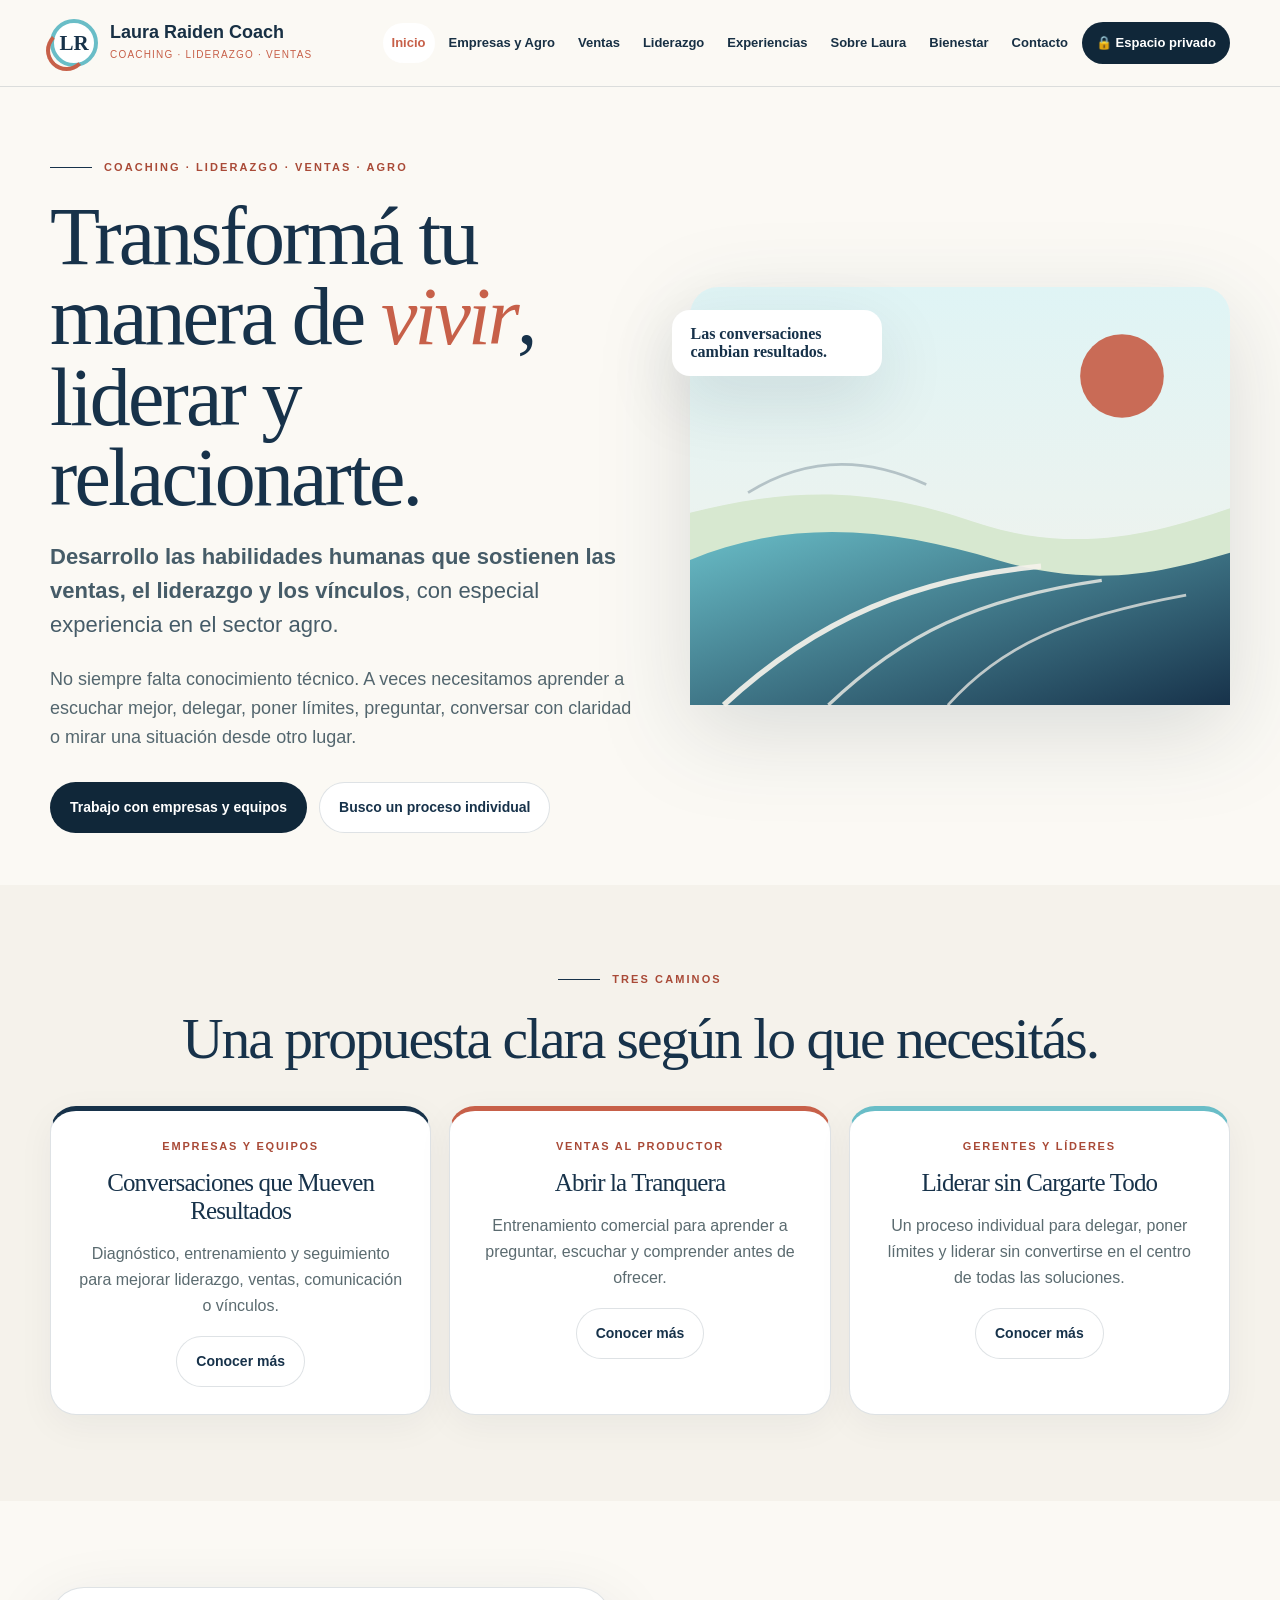
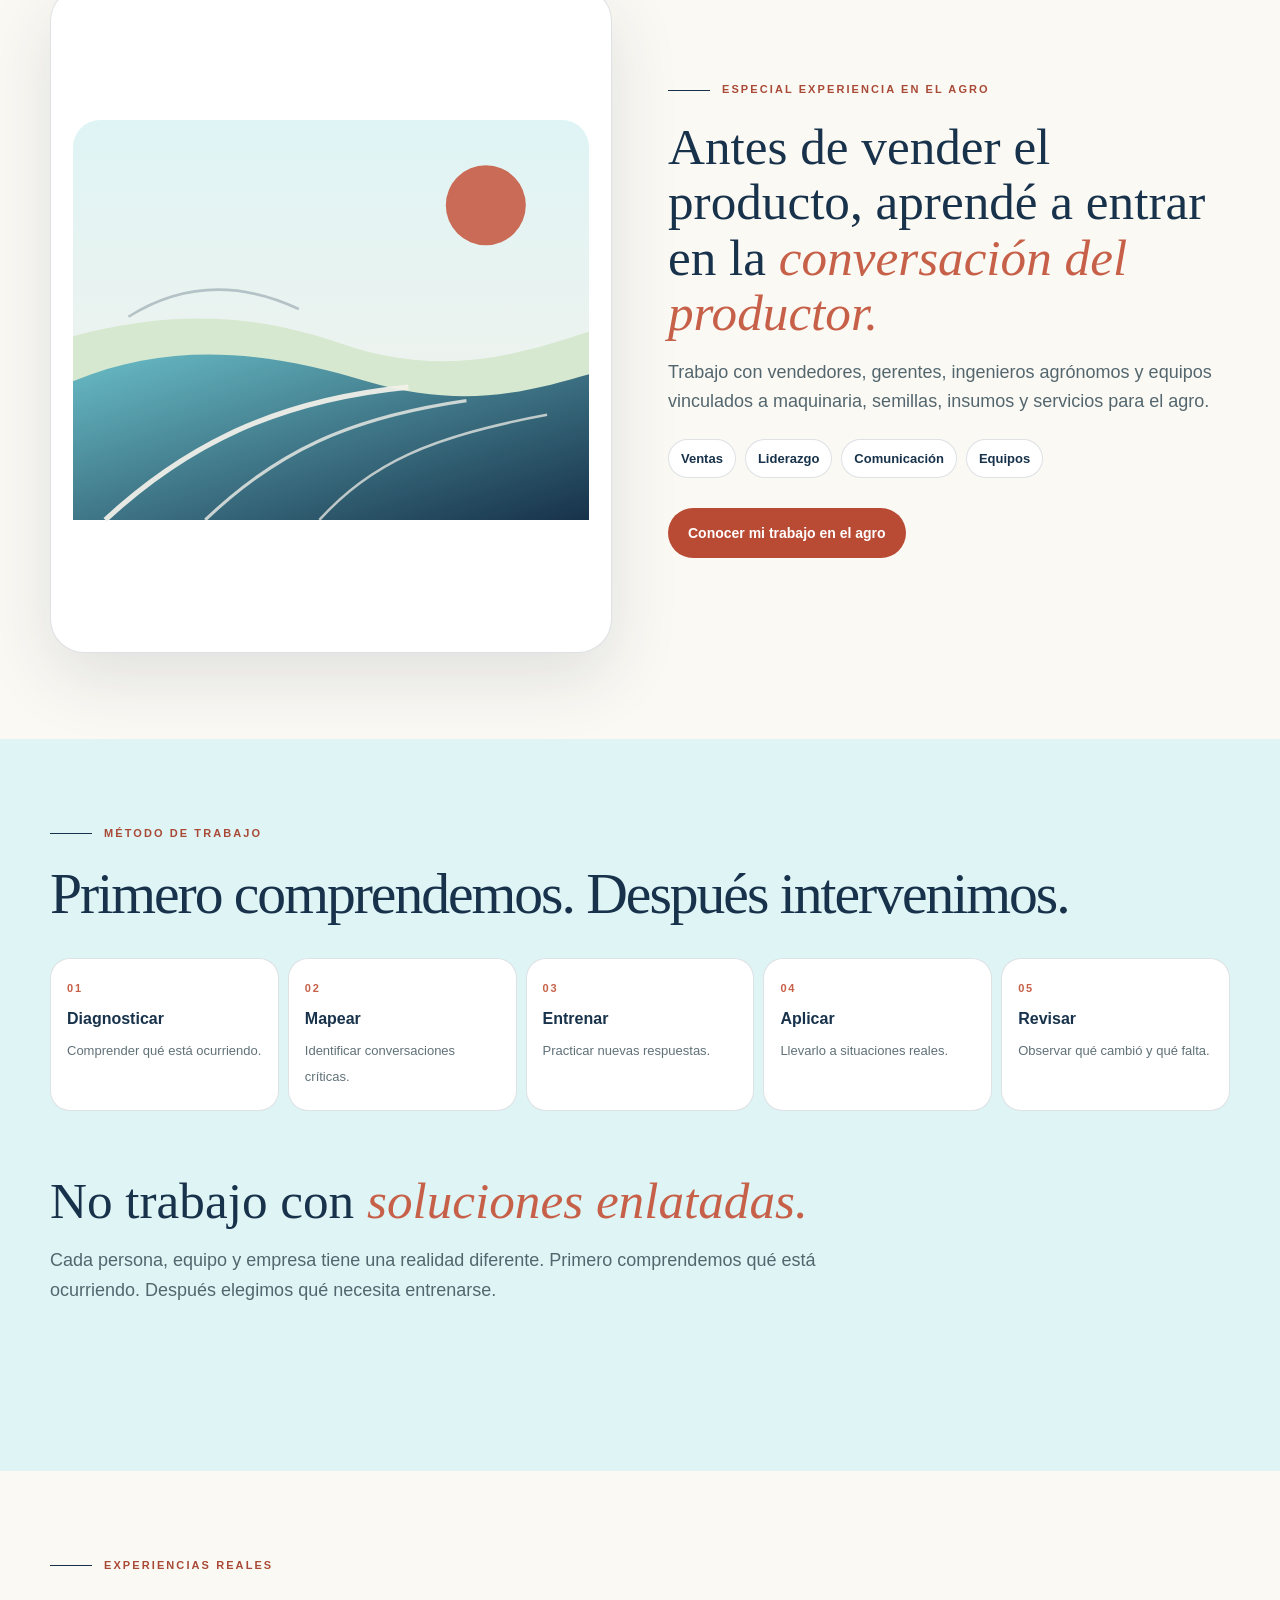
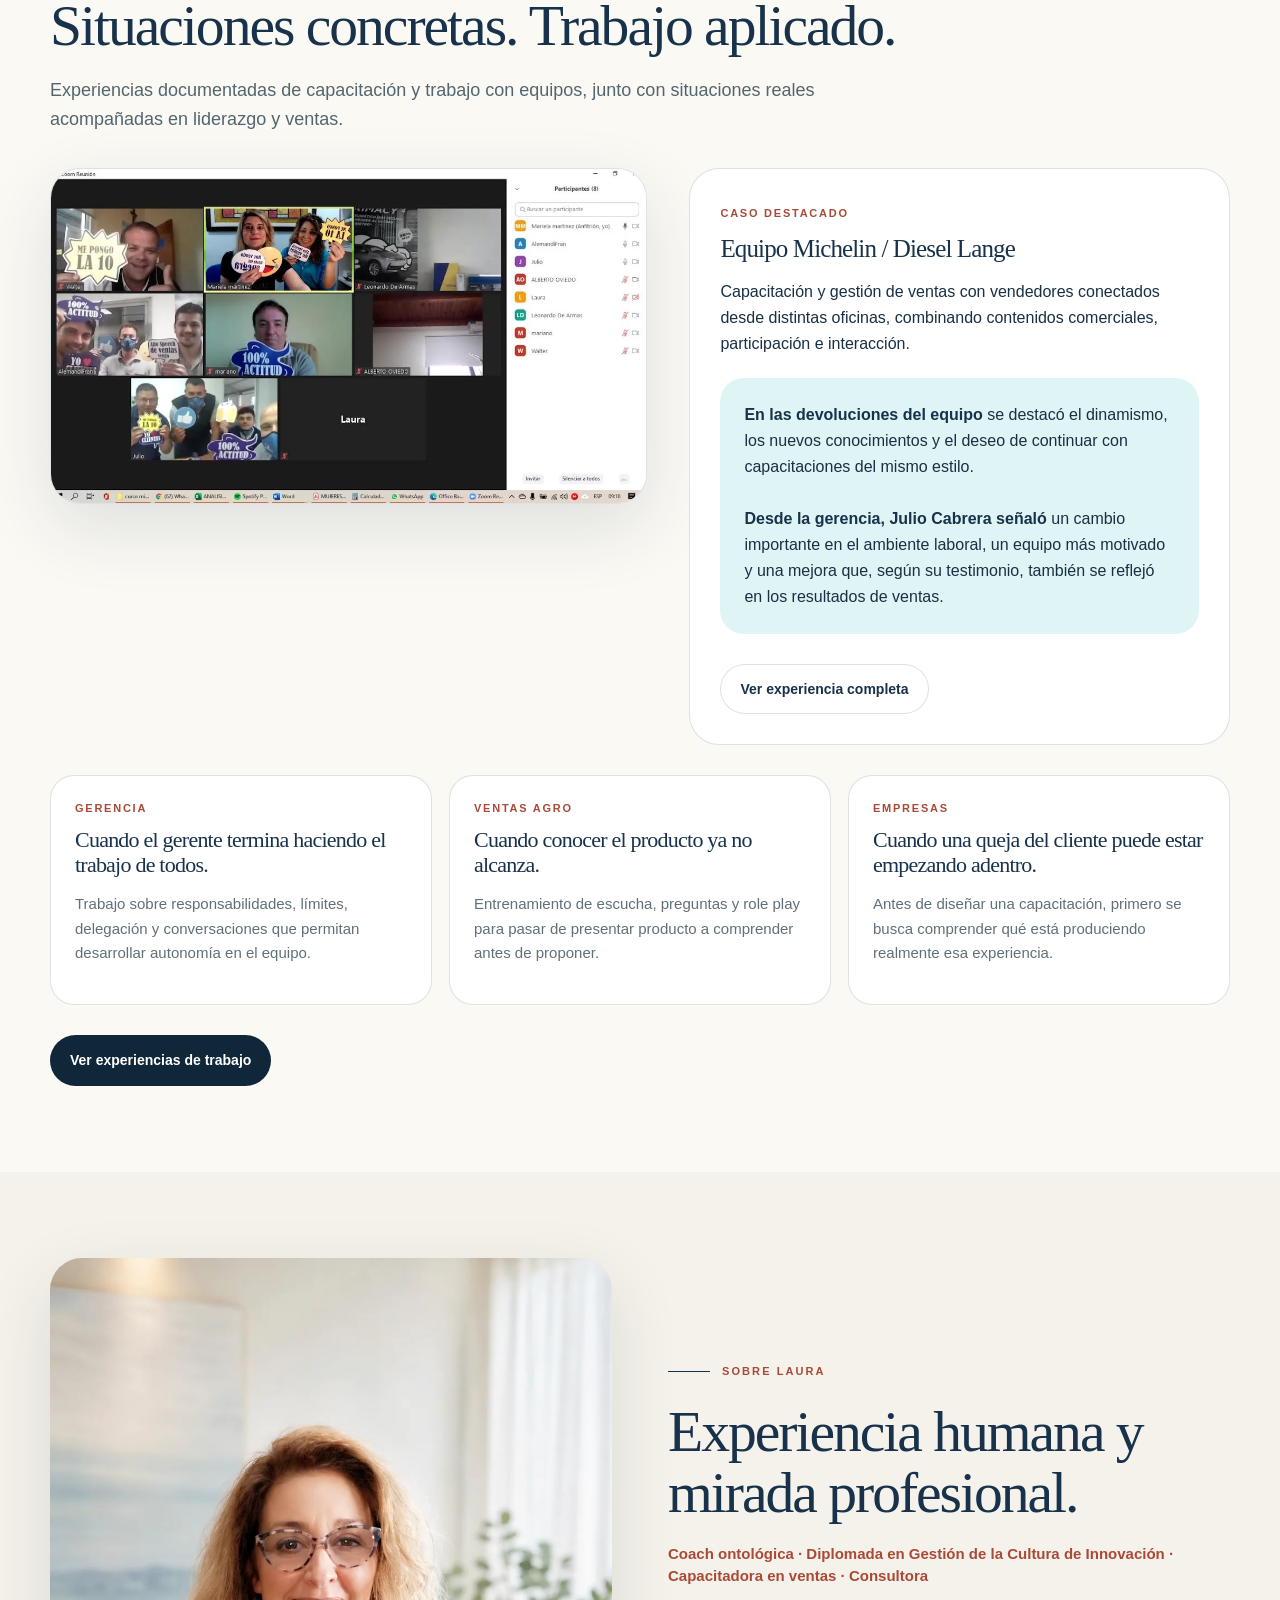
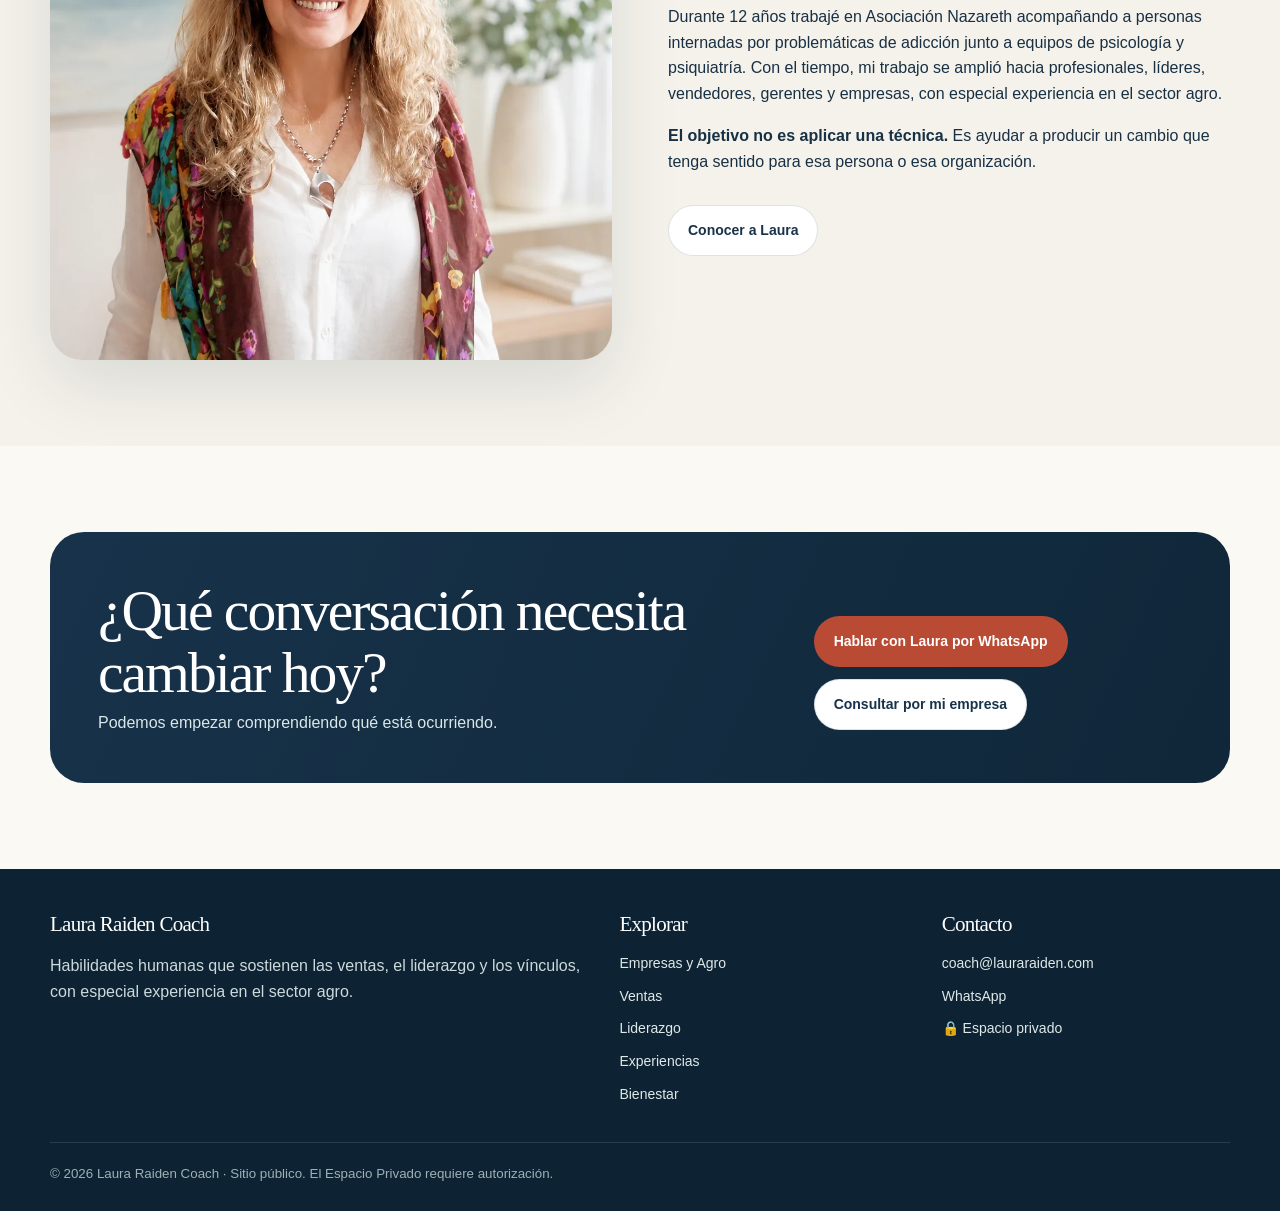
==== index.html @ 1e0898cd "Add files via upload" ====
<!doctype html>
<html lang="es-AR">
<head>
<meta charset="utf-8">
<meta name="viewport" content="width=device-width,initial-scale=1">
<meta name="theme-color" content="#17324a">
<title>Laura Raiden Coach | Liderazgo, Ventas y Agro</title>
<meta name="description" content="Coaching y capacitación en liderazgo, ventas, comunicación y desarrollo de equipos, con especial experiencia en empresas y profesionales del agro.">
<meta name="robots" content="noindex,nofollow">
<link rel="canonical" href="https://www.lauraraiden.com/">
<link rel="icon" href="assets/favicon.svg" type="image/svg+xml">
<link rel="stylesheet" href="assets/styles.css">
<meta property="og:type" content="website">
<meta property="og:locale" content="es_AR">
<meta property="og:site_name" content="Laura Raiden Coach">
<meta property="og:title" content="Laura Raiden Coach | Liderazgo, Ventas y Agro">
<meta property="og:description" content="Coaching y capacitación en liderazgo, ventas, comunicación y desarrollo de equipos, con especial experiencia en empresas y profesionales del agro.">
<meta property="og:url" content="https://www.lauraraiden.com/">
<meta property="og:image" content="https://www.lauraraiden.com/assets/og-laura-raiden.jpg">
<meta property="og:image:width" content="1200">
<meta property="og:image:height" content="630">
<meta property="og:image:alt" content="Laura Raiden Coach · Liderazgo, Ventas y Agro">
<meta name="twitter:card" content="summary_large_image">
<script type="application/ld+json">{"@context":"https://schema.org","@graph":[{"@type":"Person","@id":"https://www.lauraraiden.com/#laura","name":"Laura Raiden","url":"https://www.lauraraiden.com","jobTitle":"Coach ontológica, capacitadora en ventas y consultora","email":"coach@lauraraiden.com","telephone":"+54 9 358 490 3227","knowsAbout":["Coaching","Liderazgo","Ventas","Comunicación","Gestión de la cultura de innovación","Sector agro"]},{"@type":"WebSite","@id":"https://www.lauraraiden.com/#website","url":"https://www.lauraraiden.com/","name":"Laura Raiden Coach","inLanguage":"es-AR"},{"@type":"WebPage","@id":"https://www.lauraraiden.com/#webpage","url":"https://www.lauraraiden.com/","name":"Laura Raiden Coach | Liderazgo, Ventas y Agro","description":"Coaching y capacitación en liderazgo, ventas, comunicación y desarrollo de equipos, con especial experiencia en empresas y profesionales del agro.","isPartOf":{"@id":"https://www.lauraraiden.com/#website"},"about":{"@id":"https://www.lauraraiden.com/#laura"},"inLanguage":"es-AR"}]}</script>
</head>
<body>
<a class="skip" href="#contenido">Saltar al contenido</a>
<header class="site-header">
 <div class="wrap header-row">
  <a class="brand" href="index.html" aria-label="Laura Raiden Coach - Inicio">
   <span class="mark"><span>LR</span></span>
   <span><strong>Laura Raiden Coach</strong><small>Coaching · Liderazgo · Ventas</small></span>
  </a>
  <button class="menu-btn" type="button" aria-label="Abrir menú" aria-expanded="false">☰</button>
  <nav class="nav" aria-label="Navegación principal"><a href="index.html" aria-current="page">Inicio</a><a href="empresas-agro/index.html">Empresas y Agro</a><a href="ventas/index.html">Ventas</a><a href="liderazgo/index.html">Liderazgo</a><a href="experiencias/index.html">Experiencias</a><a href="sobre-laura/index.html">Sobre Laura</a><a href="bienestar/index.html">Bienestar</a><a href="contacto/index.html">Contacto</a><a class="private-link" href="https://sites.google.com/lauraraiden.com/laura-raiden-privado/inicio" target="_blank" rel="noopener">🔒 Espacio privado</a></nav>
 </div>
</header>
<main id="contenido">
<section class="hero">
 <div class="wrap hero-grid">
  <div>
   <div class="eyebrow">Coaching · Liderazgo · Ventas · Agro</div>
   <h1>Transformá tu manera de <span class="em">vivir</span>, liderar y relacionarte.</h1>
   <p class="lead"><strong>Desarrollo las habilidades humanas que sostienen las ventas, el liderazgo y los vínculos</strong>, con especial experiencia en el sector agro.</p>
   <p class="small-lead">No siempre falta conocimiento técnico. A veces necesitamos aprender a escuchar mejor, delegar, poner límites, preguntar, conversar con claridad o mirar una situación desde otro lugar.</p>
   <div class="actions">
    <a class="btn btn-dark" href="empresas-agro/index.html">Trabajo con empresas y equipos</a>
    <a class="btn btn-light" href="liderazgo/index.html">Busco un proceso individual</a>
   </div>
  </div>
  <div class="hero-art">
   <img src="assets/agro-abstracto.svg" width="800" height="620" alt="Ilustración abstracta del sector agro con campos y horizonte">
   <div class="hero-note">Las conversaciones cambian resultados.</div>
  </div>
 </div>
</section>

<section class="section section-paper">
 <div class="wrap center">
  <div class="eyebrow" style="justify-content:center">Tres caminos</div>
  <h2>Una propuesta clara según lo que necesitás.</h2>
  <div class="cards">
   <article class="card navy-top">
    <div class="kicker">Empresas y equipos</div><h3>Conversaciones que Mueven Resultados</h3>
    <p>Diagnóstico, entrenamiento y seguimiento para mejorar liderazgo, ventas, comunicación o vínculos.</p>
    <a class="btn btn-light" href="empresas-agro/index.html">Conocer más</a>
   </article>
   <article class="card coral-top">
    <div class="kicker">Ventas al productor</div><h3>Abrir la Tranquera</h3>
    <p>Entrenamiento comercial para aprender a preguntar, escuchar y comprender antes de ofrecer.</p>
    <a class="btn btn-light" href="ventas/index.html">Conocer más</a>
   </article>
   <article class="card aqua-top">
    <div class="kicker">Gerentes y líderes</div><h3>Liderar sin Cargarte Todo</h3>
    <p>Un proceso individual para delegar, poner límites y liderar sin convertirse en el centro de todas las soluciones.</p>
    <a class="btn btn-light" href="liderazgo/index.html">Conocer más</a>
   </article>
  </div>
 </div>
</section>

<section class="section">
 <div class="wrap split">
  <div class="visual-panel"><img src="assets/agro-abstracto.svg" width="800" height="620" alt="Campos abstractos representando el trabajo con empresas y profesionales del agro"></div>
  <div>
   <div class="eyebrow">Especial experiencia en el agro</div>
   <p class="quote">Antes de vender el producto, aprendé a entrar en la <span class="em">conversación del productor.</span></p>
   <p class="small-lead">Trabajo con vendedores, gerentes, ingenieros agrónomos y equipos vinculados a maquinaria, semillas, insumos y servicios para el agro.</p>
   <div class="chips"><span class="chip">Ventas</span><span class="chip">Liderazgo</span><span class="chip">Comunicación</span><span class="chip">Equipos</span></div>
   <div class="actions"><a class="btn btn-coral" href="ventas/index.html">Conocer mi trabajo en el agro</a></div>
  </div>
 </div>
</section>

<section class="section section-aqua">
 <div class="wrap">
  <div class="eyebrow">Método de trabajo</div>
  <h2>Primero comprendemos. Después intervenimos.</h2>
  <div class="process">
   <div class="step"><b>01</b><strong>Diagnosticar</strong><span>Comprender qué está ocurriendo.</span></div>
   <div class="step"><b>02</b><strong>Mapear</strong><span>Identificar conversaciones críticas.</span></div>
   <div class="step"><b>03</b><strong>Entrenar</strong><span>Practicar nuevas respuestas.</span></div>
   <div class="step"><b>04</b><strong>Aplicar</strong><span>Llevarlo a situaciones reales.</span></div>
   <div class="step"><b>05</b><strong>Revisar</strong><span>Observar qué cambió y qué falta.</span></div>
  </div>
  <div class="section tight">
   <p class="quote">No trabajo con <span class="em">soluciones enlatadas.</span></p>
   <p class="small-lead">Cada persona, equipo y empresa tiene una realidad diferente. Primero comprendemos qué está ocurriendo. Después elegimos qué necesita entrenarse.</p>
  </div>
 </div>
</section>

<section class="section">
 <div class="wrap">
  <div class="eyebrow">Experiencias reales</div>
  <h2>Situaciones concretas. Trabajo aplicado.</h2>
  <p class="small-lead">Experiencias documentadas de capacitación y trabajo con equipos, junto con situaciones reales acompañadas en liderazgo y ventas.</p>
  <div class="case-feature">
   <div class="case-photo">
    <img src="assets/caso-michelin-diesel-lange.webp" width="1127" height="633" loading="lazy" decoding="async" alt="Capacitación comercial con integrantes del equipo Michelin de Diesel Lange conectados desde distintas oficinas">
   </div>
   <div class="case-copy">
    <span class="case-label">Caso destacado</span>
    <h3>Equipo Michelin / Diesel Lange</h3>
    <p>Capacitación y gestión de ventas con vendedores conectados desde distintas oficinas, combinando contenidos comerciales, participación e interacción.</p>
    <div class="case-summary"><strong>En las devoluciones del equipo</strong> se destacó el dinamismo, los nuevos conocimientos y el deseo de continuar con capacitaciones del mismo estilo.<br><br><strong>Desde la gerencia, Julio Cabrera señaló</strong> un cambio importante en el ambiente laboral, un equipo más motivado y una mejora que, según su testimonio, también se reflejó en los resultados de ventas.</div>
    <div class="actions"><a class="btn btn-light" href="experiencias/index.html">Ver experiencia completa</a></div>
   </div>
  </div>
  <div class="proof-grid">
   <article class="proof"><div class="tag">Gerencia</div><h3>Cuando el gerente termina haciendo el trabajo de todos.</h3><p>Trabajo sobre responsabilidades, límites, delegación y conversaciones que permitan desarrollar autonomía en el equipo.</p></article>
   <article class="proof"><div class="tag">Ventas agro</div><h3>Cuando conocer el producto ya no alcanza.</h3><p>Entrenamiento de escucha, preguntas y role play para pasar de presentar producto a comprender antes de proponer.</p></article>
   <article class="proof"><div class="tag">Empresas</div><h3>Cuando una queja del cliente puede estar empezando adentro.</h3><p>Antes de diseñar una capacitación, primero se busca comprender qué está produciendo realmente esa experiencia.</p></article>
  </div>
  <div class="actions"><a class="btn btn-dark" href="experiencias/index.html">Ver experiencias de trabajo</a></div>
 </div>
</section>

<section class="section section-paper">
 <div class="wrap split">
  <div class="laura-photo"><img src="assets/laura-raiden-retrato.webp" width="1024" height="1536" loading="lazy" decoding="async" alt="Retrato profesional de Laura Raiden"></div>
  <div>
   <div class="eyebrow">Sobre Laura</div>
   <h2>Experiencia humana y mirada profesional.</h2>
   <p class="credentials">Coach ontológica · Diplomada en Gestión de la Cultura de Innovación · Capacitadora en ventas · Consultora</p>
   <p>Durante 12 años trabajé en Asociación Nazareth acompañando a personas internadas por problemáticas de adicción junto a equipos de psicología y psiquiatría. Con el tiempo, mi trabajo se amplió hacia profesionales, líderes, vendedores, gerentes y empresas, con especial experiencia en el sector agro.</p>
   <p><strong>El objetivo no es aplicar una técnica.</strong> Es ayudar a producir un cambio que tenga sentido para esa persona o esa organización.</p>
   <div class="actions"><a class="btn btn-light" href="sobre-laura/index.html">Conocer a Laura</a></div>
  </div>
 </div>
</section>

<section class="section">
 <div class="wrap cta-band">
  <div><h2>¿Qué conversación necesita cambiar hoy?</h2><p>Podemos empezar comprendiendo qué está ocurriendo.</p></div>
  <div class="actions"><a class="btn btn-coral" href="https://wa.me/5493584903227?text=Hola%20Laura.%20Vi%20tu%20p%C3%A1gina%20web%20y%20quisiera%20hacerte%20una%20consulta%20sobre%20tus%20servicios." target="_blank" rel="noopener">Hablar con Laura por WhatsApp</a><a class="btn btn-light" href="https://wa.me/5493584903227?text=Hola%20Laura.%20Vi%20tu%20propuesta%20para%20empresas%20y%20quisiera%20conversar%20sobre%20una%20situaci%C3%B3n%20que%20estamos%20viviendo%20en%20nuestro%20equipo." target="_blank" rel="noopener">Consultar por mi empresa</a></div>
 </div>
</section>
</main>
<footer class="footer">
 <div class="wrap">
  <div class="footer-grid">
   <div><h3>Laura Raiden Coach</h3><p>Habilidades humanas que sostienen las ventas, el liderazgo y los vínculos, con especial experiencia en el sector agro.</p></div>
   <div><h3>Explorar</h3><a href="empresas-agro/index.html">Empresas y Agro</a><a href="ventas/index.html">Ventas</a><a href="liderazgo/index.html">Liderazgo</a><a href="experiencias/index.html">Experiencias</a><a href="bienestar/index.html">Bienestar</a></div>
   <div><h3>Contacto</h3><a href="mailto:coach@lauraraiden.com">coach@lauraraiden.com</a><a href="https://wa.me/5493584903227?text=Hola%20Laura.%20Vi%20tu%20p%C3%A1gina%20web%20y%20quisiera%20hacerte%20una%20consulta%20sobre%20tus%20servicios." target="_blank" rel="noopener">WhatsApp</a><a href="https://sites.google.com/lauraraiden.com/laura-raiden-privado/inicio" target="_blank" rel="noopener">🔒 Espacio privado</a></div>
  </div>
  <small>© 2026 Laura Raiden Coach · Sitio público. El Espacio Privado requiere autorización.</small>
 </div>
</footer>
<script src="assets/site.js" defer></script>
</body>
</html>
---- assets/styles.css ----
:root{
 --navy:#17324a; --deep:#102739; --coral:#c76049; --coral-text:#a94a37; --coral-action:#b94b34; --aqua:#69bdc7; --aqua2:#dff4f5;
 --paper:#f5f2eb; --cream:#fbf9f4; --white:#fff; --ink:#183044; --muted:#66767a;
 --line:rgba(23,50,74,.14); --shadow:0 24px 70px rgba(16,39,57,.12);
 --radius:26px; --max:1180px;
}
*{box-sizing:border-box}
html{scroll-behavior:smooth}
body{margin:0;background:var(--cream);color:var(--ink);font-family:Arial,Helvetica,sans-serif;line-height:1.62}
img{max-width:100%;display:block}
a{color:inherit;text-decoration:none}
button{font:inherit}
.skip{position:absolute;left:-9999px}.skip:focus{left:18px;top:18px;z-index:9999;background:#fff;padding:10px 14px;border-radius:10px}
.wrap{width:min(var(--max),calc(100% - 36px));margin:auto}
.site-header{position:sticky;top:0;z-index:50;background:rgba(251,249,244,.94);backdrop-filter:blur(14px);border-bottom:1px solid var(--line)}
.header-row{height:86px;display:flex;align-items:center;justify-content:space-between;gap:24px}
.brand{display:flex;align-items:center;gap:12px;min-width:230px}
.mark{width:48px;height:48px;border:4px solid var(--aqua);border-radius:50%;display:grid;place-items:center;font:700 21px Georgia,serif;color:var(--navy);position:relative;background:#fff}
.mark:before{content:"";position:absolute;width:33px;height:33px;border:4px solid var(--coral);border-right-color:transparent;border-top-color:transparent;border-radius:50%;transform:translate(-8px,7px)}
.mark span{position:relative;z-index:2}
.brand strong{display:block;font-size:18px;line-height:1.08}.brand small{display:block;color:var(--coral);font-size:10px;letter-spacing:.12em;text-transform:uppercase;margin-top:5px}
.nav{display:flex;align-items:center;gap:5px}.nav a{font-size:13px;font-weight:700;padding:9px 9px;border-radius:999px}
.nav a:hover,.nav a[aria-current="page"]{background:#fff;color:var(--coral)}
.private-link{background:var(--deep)!important;color:#fff!important;padding:10px 14px!important}
.menu-btn{display:none;border:0;background:#fff;border-radius:14px;width:44px;height:44px;color:var(--navy);font-size:22px}
main{overflow:hidden}
.hero{padding:72px 0 52px}
.hero-grid{display:grid;grid-template-columns:1.04fr .96fr;gap:56px;align-items:center}
.eyebrow{font-weight:800;letter-spacing:.19em;text-transform:uppercase;font-size:11px;color:var(--coral-text);display:flex;align-items:center;gap:12px;margin-bottom:20px}
.eyebrow:before{content:"";width:42px;height:1px;background:var(--navy)}
h1,h2,h3,.display{font-family:Georgia,"Times New Roman",serif;color:var(--navy);font-weight:500;letter-spacing:-.035em}
h1{font-size:clamp(46px,7vw,82px);line-height:.98;margin:0 0 22px}
h2{font-size:clamp(34px,4.5vw,58px);line-height:1.06;margin:0 0 20px}
h3{font-size:25px;line-height:1.12;margin:0 0 10px}
.em{font-style:italic;color:var(--coral)}
.lead{font-size:clamp(18px,2vw,22px);line-height:1.55;color:#465c68;max-width:760px}
.small-lead{font-size:18px;color:#53666e;max-width:780px}
.actions{display:flex;gap:12px;flex-wrap:wrap;margin-top:30px}
.btn{display:inline-flex;align-items:center;justify-content:center;gap:9px;border:1px solid transparent;border-radius:999px;padding:13px 19px;font-weight:800;font-size:14px;transition:.18s ease;cursor:pointer}
.btn:hover{transform:translateY(-2px)}
.btn-dark{background:var(--deep);color:#fff}.btn-coral{background:var(--coral-action);color:#fff}.btn-light{background:#fff;border-color:var(--line);color:var(--navy)}
.hero-art{position:relative}
.hero-art img{width:100%;filter:drop-shadow(0 26px 45px rgba(16,39,57,.14))}
.hero-note{position:absolute;left:-18px;top:20%;background:#fff;padding:15px 18px;border-radius:18px;box-shadow:var(--shadow);font:600 16px Georgia,serif;color:var(--navy);max-width:210px}
.section{padding:86px 0}.section.tight{padding:62px 0}.section-paper{background:var(--paper)}.section-deep{background:var(--deep);color:#eaf4f3}.section-deep h2,.section-deep h3{color:#fff}.section-aqua{background:var(--aqua2)}
.center{text-align:center}.center .lead,.center .small-lead{margin-left:auto;margin-right:auto}
.max720{max-width:720px}.max840{max-width:840px}
.cards{display:grid;grid-template-columns:repeat(3,1fr);gap:18px;margin-top:36px}
.card{background:#fff;border:1px solid var(--line);border-radius:var(--radius);padding:27px;box-shadow:0 10px 36px rgba(16,39,57,.05)}
.card .kicker{font-size:11px;text-transform:uppercase;letter-spacing:.16em;color:var(--coral-text);font-weight:800;margin-bottom:14px}
.card p{color:#5b6b70;margin-bottom:0}.card .btn{margin-top:17px}
.card.coral-top{border-top:5px solid var(--coral)}.card.aqua-top{border-top:5px solid var(--aqua)}.card.navy-top{border-top:5px solid var(--navy)}
.quote{font:500 clamp(30px,4vw,52px)/1.08 Georgia,serif;color:var(--navy);max-width:930px;margin:0}
.quote.white{color:#fff}.quote-mark{color:var(--coral)}
.split{display:grid;grid-template-columns:1fr 1fr;gap:56px;align-items:center}
.visual-panel{background:#fff;border-radius:34px;padding:22px;box-shadow:var(--shadow);border:1px solid var(--line)}
.visual-panel.dark{background:#132d42;color:#fff}
.chips{display:flex;flex-wrap:wrap;gap:9px;margin-top:22px}.chip{background:#fff;border:1px solid var(--line);padding:8px 12px;border-radius:999px;font-size:13px;font-weight:800;color:var(--navy)}
.process{display:grid;grid-template-columns:repeat(5,1fr);gap:9px;margin-top:34px}.step{background:#fff;border-radius:20px;padding:21px 16px;border:1px solid var(--line);min-height:138px}.step b{display:block;color:var(--coral);font-size:11px;letter-spacing:.16em;margin-bottom:9px}.step strong{display:block;color:var(--navy);margin-bottom:5px}.step span{font-size:13px;color:#607178}
.service-grid{display:grid;grid-template-columns:repeat(4,1fr);gap:15px;margin-top:28px}.mini{background:#fff;padding:23px;border-radius:22px;border:1px solid var(--line)}.mini strong{display:block;color:var(--navy);margin-bottom:7px}.mini span{font-size:14px;color:#62737a}
.proof-grid{display:grid;grid-template-columns:repeat(3,1fr);gap:17px;margin-top:30px}.proof{padding:24px;border-radius:24px;background:#fff;border:1px solid var(--line)}.proof .tag{font-size:11px;letter-spacing:.16em;text-transform:uppercase;color:var(--coral-text);font-weight:800}.proof h3{font-size:22px;margin-top:10px}.proof p{color:#607078;font-size:15px}
.laura-photo{border-radius:32px;overflow:hidden;box-shadow:var(--shadow);aspect-ratio:4/5}.laura-photo img{width:100%;height:100%;object-fit:cover;object-position:50% 37%}
.credentials{font-size:15px;color:var(--coral-text);font-weight:800;line-height:1.5}
.cta-band{background:linear-gradient(115deg,var(--navy),var(--deep));border-radius:34px;padding:48px;color:#fff;display:flex;justify-content:space-between;align-items:center;gap:34px}.cta-band h2{color:#fff;margin-bottom:7px}.cta-band p{margin:0;color:#d9e8e9}
.page-hero{padding:70px 0 50px;background:linear-gradient(180deg,#fff 0%,var(--cream) 100%)}.page-hero h1{font-size:clamp(44px,6vw,72px);max-width:940px}
.list-clean{list-style:none;margin:22px 0 0;padding:0;display:grid;gap:12px}.list-clean li{position:relative;padding-left:24px;color:#52666d}.list-clean li:before{content:"";width:9px;height:9px;border-radius:50%;background:var(--aqua);position:absolute;left:0;top:.6em}
.two-formats{display:grid;grid-template-columns:1fr 1fr;gap:18px;margin-top:30px}.format{border:1px solid var(--line);background:#fff;border-radius:26px;padding:28px}.format h3{font-size:28px}.format .badge{display:inline-block;font-weight:800;font-size:11px;letter-spacing:.14em;text-transform:uppercase;color:var(--coral-text);margin-bottom:12px}
.flow{display:flex;align-items:center;gap:8px;flex-wrap:wrap;margin:26px 0}.flow span{background:#fff;border:1px solid var(--line);border-radius:999px;padding:9px 12px;font-weight:800;font-size:13px;color:var(--navy)}.flow i{color:var(--coral);font-style:normal;font-weight:900}
.contact-grid{display:grid;grid-template-columns:1.15fr .85fr;gap:28px}.contact-options{grid-template-columns:1fr 1fr}.contact-card{background:#fff;border-radius:28px;padding:32px;border:1px solid var(--line)}.contact-card a.link{color:var(--coral-text);font-weight:800}
.footer{background:#0d2232;color:#cddadd;padding:44px 0 26px}.footer-grid{display:grid;grid-template-columns:1.3fr .7fr .7fr;gap:34px}.footer h3{color:#fff;font-size:21px}.footer a{display:block;padding:5px 0;color:#dfe9e9;font-size:14px}.footer small{display:block;border-top:1px solid rgba(255,255,255,.12);margin-top:32px;padding-top:20px;color:#9fb1b5}
.note{font-size:13px;color:#66777d;background:#fff8ea;border:1px solid #eedab7;padding:14px 16px;border-radius:15px}
@media(max-width:960px){
 .nav{position:absolute;left:18px;right:18px;top:76px;background:#fff;display:none;flex-direction:column;align-items:stretch;padding:12px;border:1px solid var(--line);border-radius:20px;box-shadow:var(--shadow)}
 .nav.open{display:flex}.nav a{padding:12px 14px}.menu-btn{display:block}
 .hero-grid,.split,.contact-grid{grid-template-columns:1fr}.hero-art{max-width:650px;margin:auto}.hero-note{left:8px}
 .cards,.proof-grid{grid-template-columns:1fr}.service-grid{grid-template-columns:repeat(2,1fr)}.process{grid-template-columns:1fr 1fr}.footer-grid{grid-template-columns:1fr 1fr}
}
@media(max-width:620px){
 .wrap{width:min(100% - 26px,var(--max))}.header-row{height:74px}.brand{min-width:auto}.brand small{display:none}.brand strong{font-size:16px}.mark{width:42px;height:42px}
 .hero{padding:48px 0 38px}.section{padding:64px 0}.section.tight{padding:48px 0}
 h1{font-size:47px}.lead{font-size:18px}.actions{flex-direction:column}.btn{width:100%}
 .hero-note{position:static;margin-top:12px;max-width:none}
 .cards,.service-grid,.contact-options,.process,.two-formats,.proof-grid,.footer-grid{grid-template-columns:1fr}
 .cta-band{padding:30px;display:block}.cta-band .actions{margin-top:22px}.page-hero{padding:50px 0 32px}
}


.case-feature{display:grid;grid-template-columns:1.05fr .95fr;gap:42px;align-items:start;margin-top:34px}
.case-photo{border-radius:30px;overflow:hidden;border:1px solid var(--line);box-shadow:var(--shadow);background:#fff}
.case-photo img{width:100%;height:auto}
.case-copy{background:#fff;border:1px solid var(--line);border-radius:30px;padding:30px}
.case-label{display:inline-block;font-size:11px;font-weight:800;letter-spacing:.16em;text-transform:uppercase;color:var(--coral-text);margin-bottom:12px}
.case-meta{display:flex;gap:8px;flex-wrap:wrap;margin:18px 0}
.case-meta span{background:var(--paper);border:1px solid var(--line);border-radius:999px;padding:7px 11px;font-size:12px;font-weight:800;color:var(--navy)}
.testimonials{display:grid;grid-template-columns:repeat(2,1fr);gap:14px;margin-top:24px}
.testimonial{background:var(--paper);border-radius:20px;padding:20px;border:1px solid var(--line)}
.testimonial p{margin:0;font-family:Georgia,serif;font-size:18px;line-height:1.45;color:var(--navy)}
.testimonial small{display:block;margin-top:10px;color:#6b797d;font-size:12px}
.case-summary{background:var(--aqua2);border-radius:24px;padding:24px;margin-top:22px}
.case-summary strong{color:var(--navy)}
@media(max-width:960px){.case-feature{grid-template-columns:1fr}}
@media(max-width:620px){.testimonials{grid-template-columns:1fr}.case-copy{padding:22px}}


.manager-result{margin-top:28px;background:var(--deep);color:#fff;border-radius:28px;padding:30px}
.manager-result .case-label{color:#9ed8de}
.manager-result blockquote{margin:10px 0 16px;font:500 24px/1.45 Georgia,serif;color:#fff}
.manager-result cite{font-style:normal;font-weight:800;color:#d8e9e9}
.manager-result p{color:#dbe8ea}
.result-points{display:grid;grid-template-columns:repeat(4,1fr);gap:12px;margin-top:20px}
.result-point{background:rgba(255,255,255,.08);border:1px solid rgba(255,255,255,.13);border-radius:18px;padding:16px}
.result-point strong{display:block;color:#fff;margin-bottom:5px}
.result-point span{font-size:13px;color:#d8e4e6}
@media(max-width:900px){.result-points{grid-template-columns:1fr 1fr}}
@media(max-width:620px){.result-points{grid-template-columns:1fr}.manager-result{padding:22px}.manager-result blockquote{font-size:20px}}
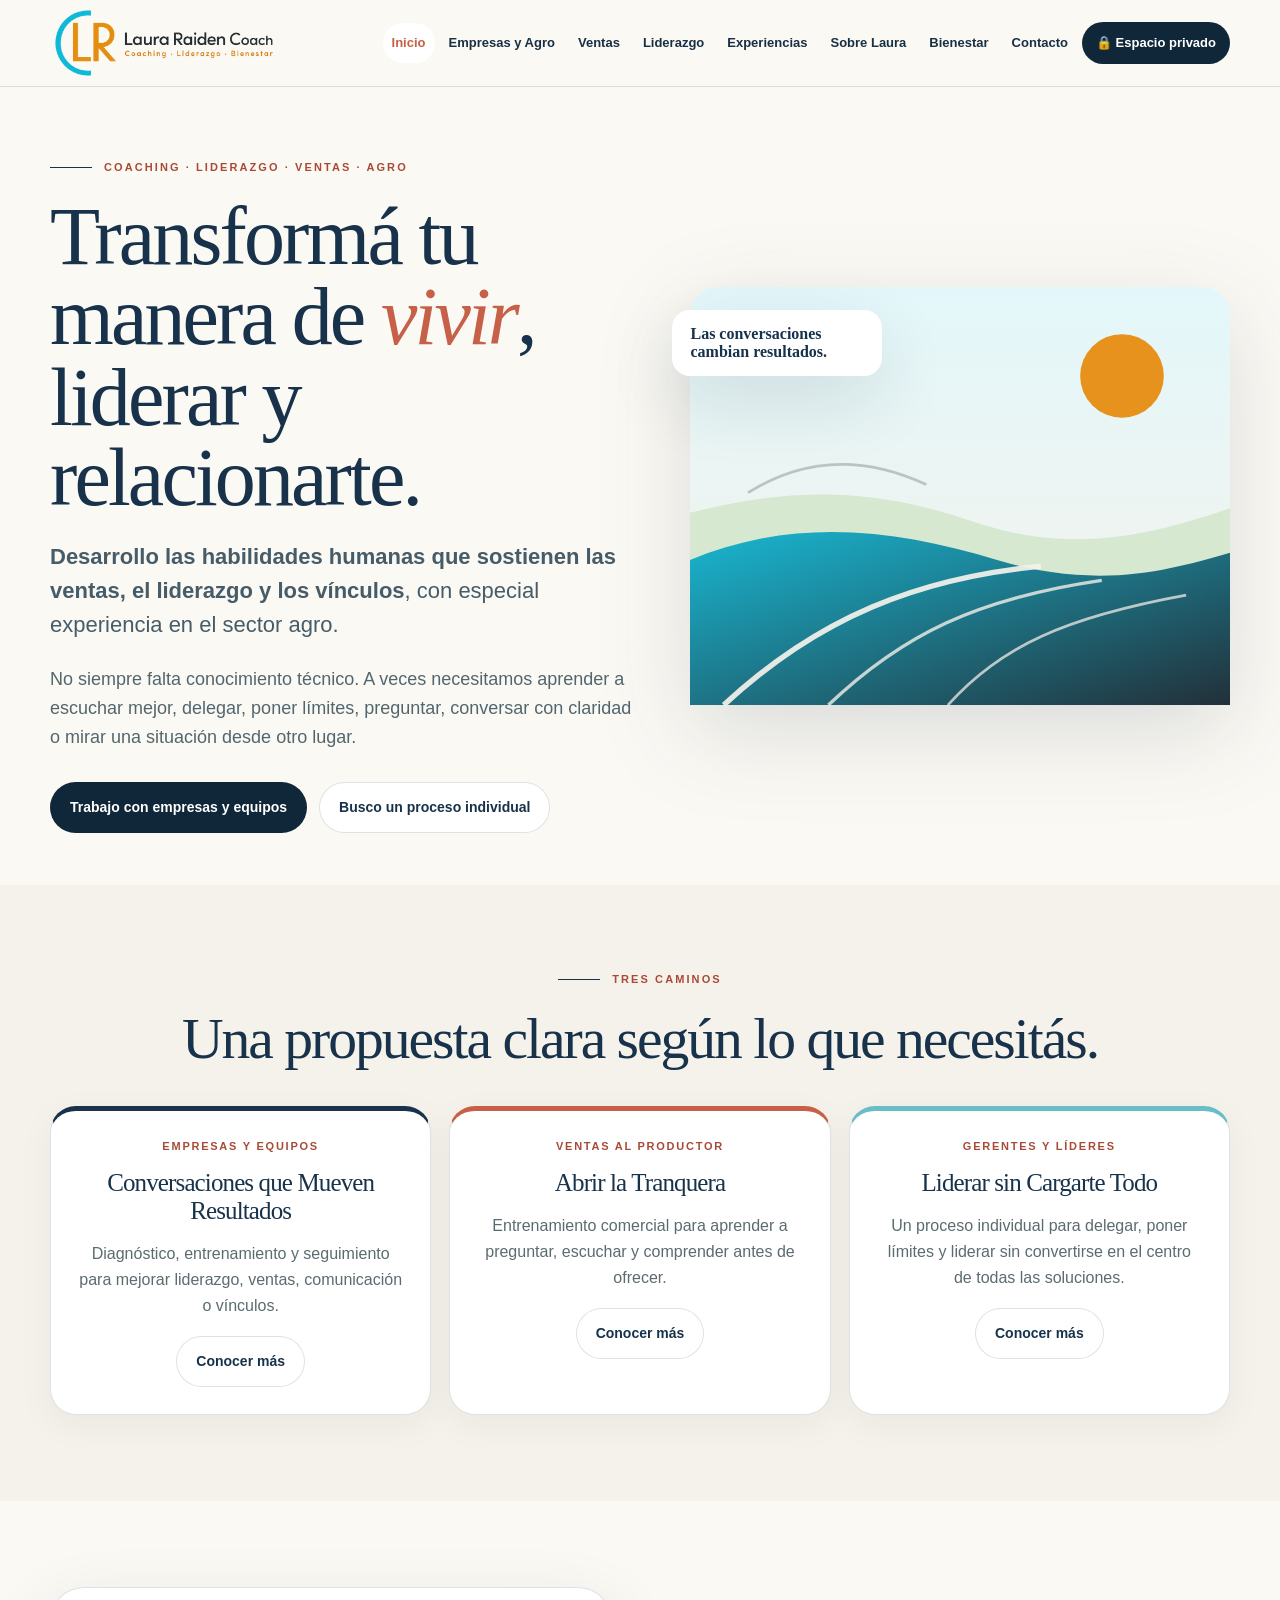
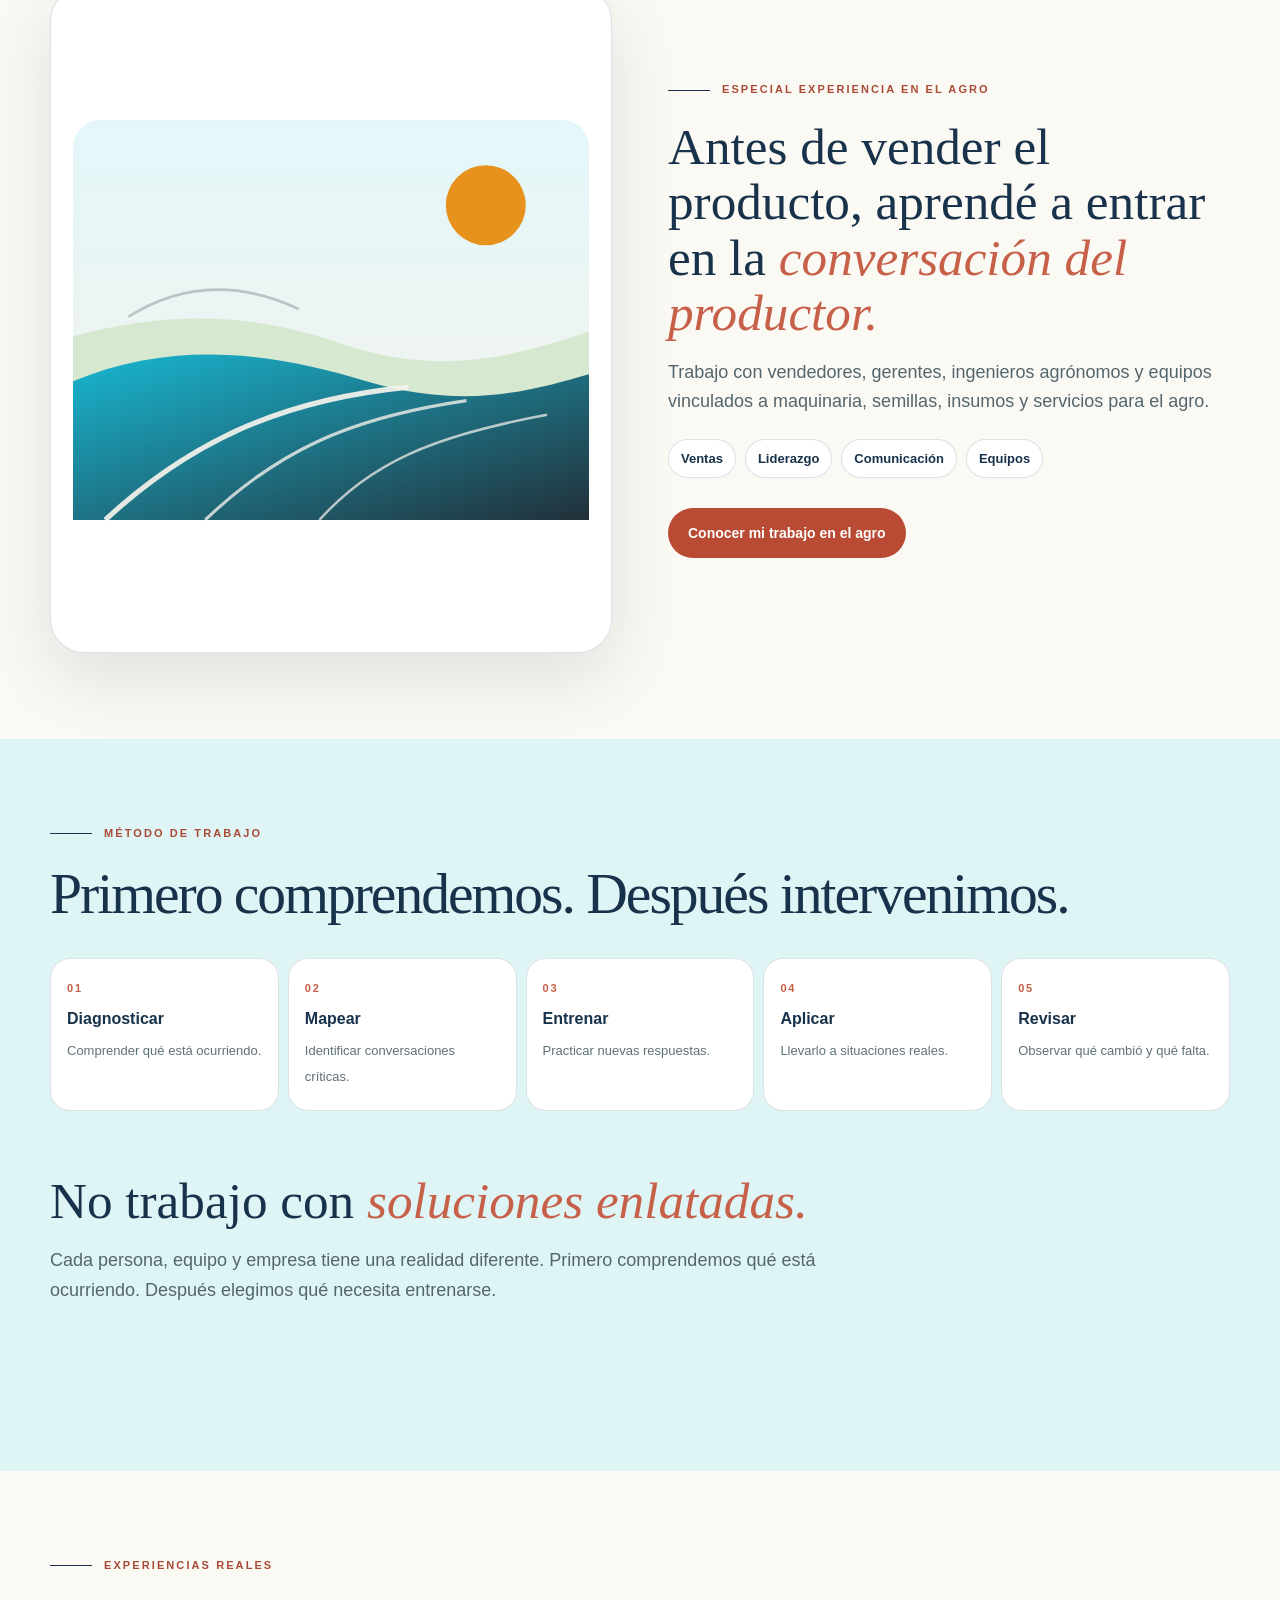
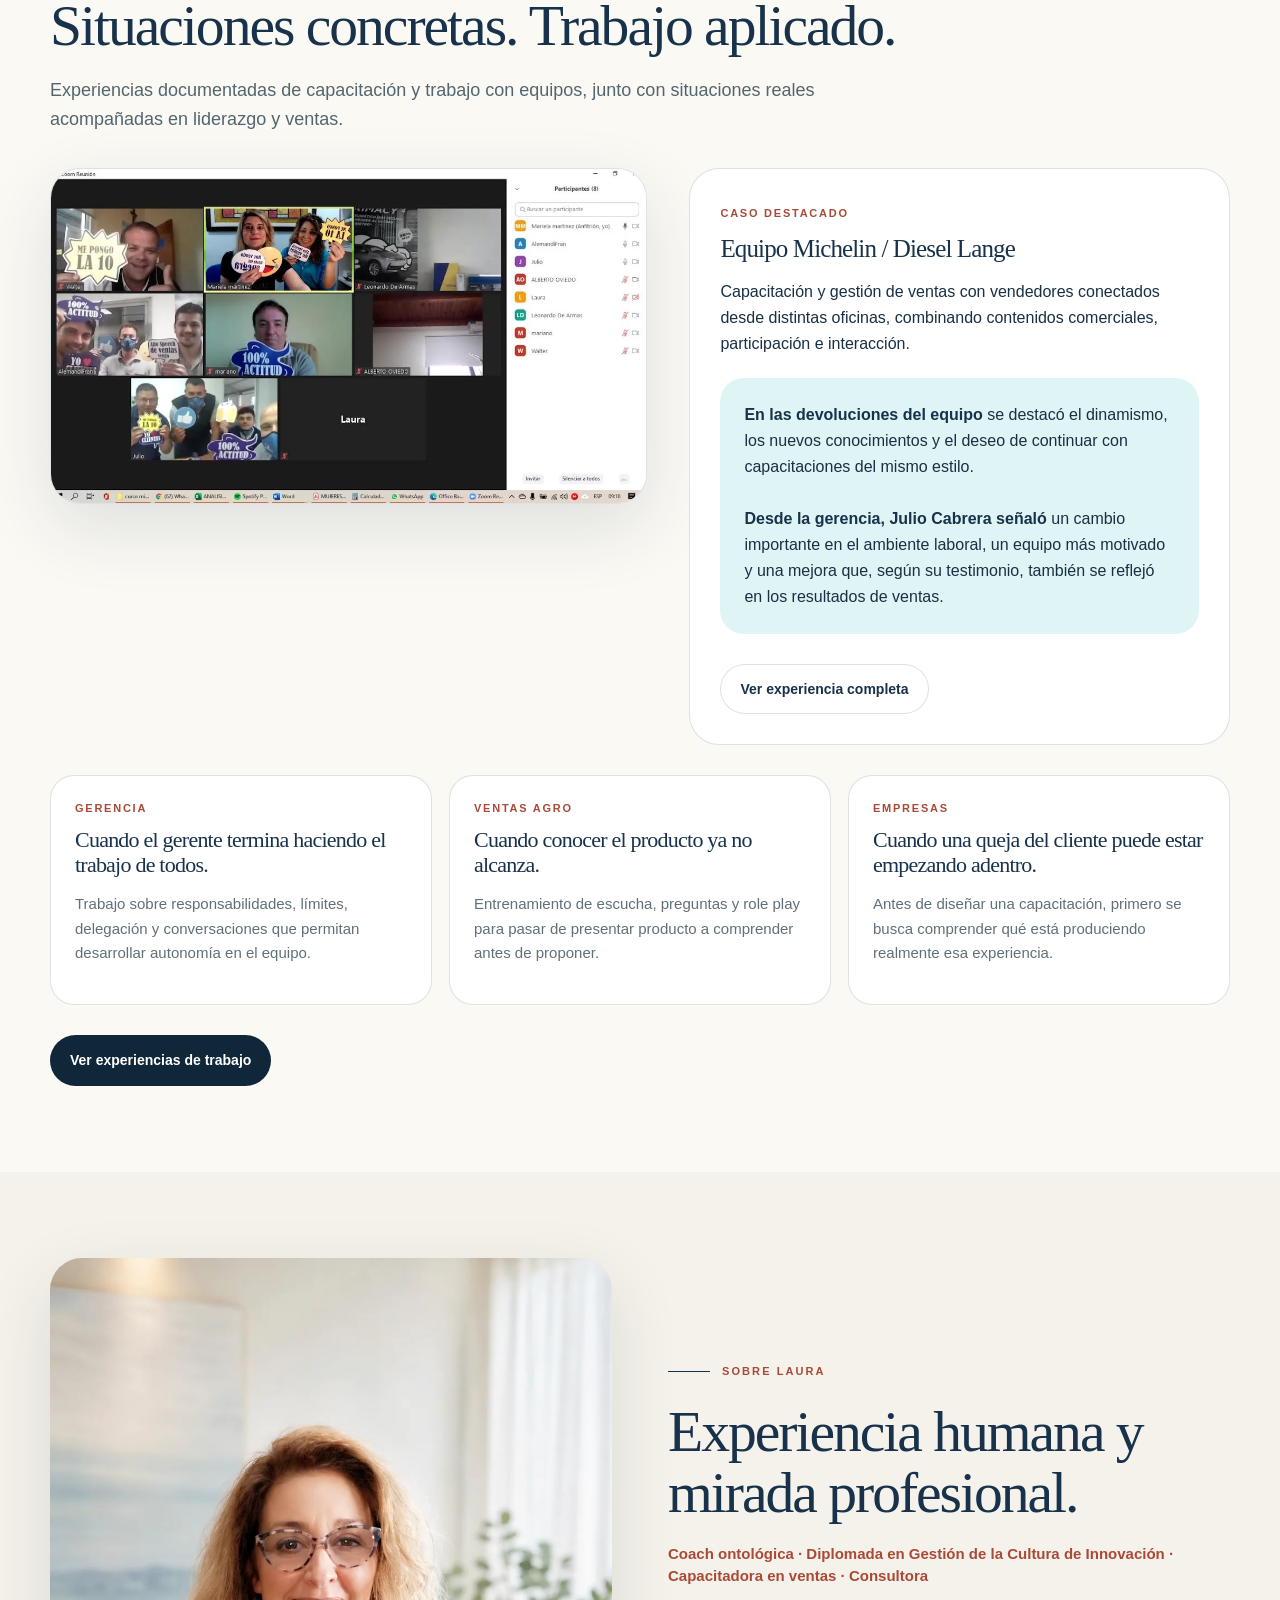
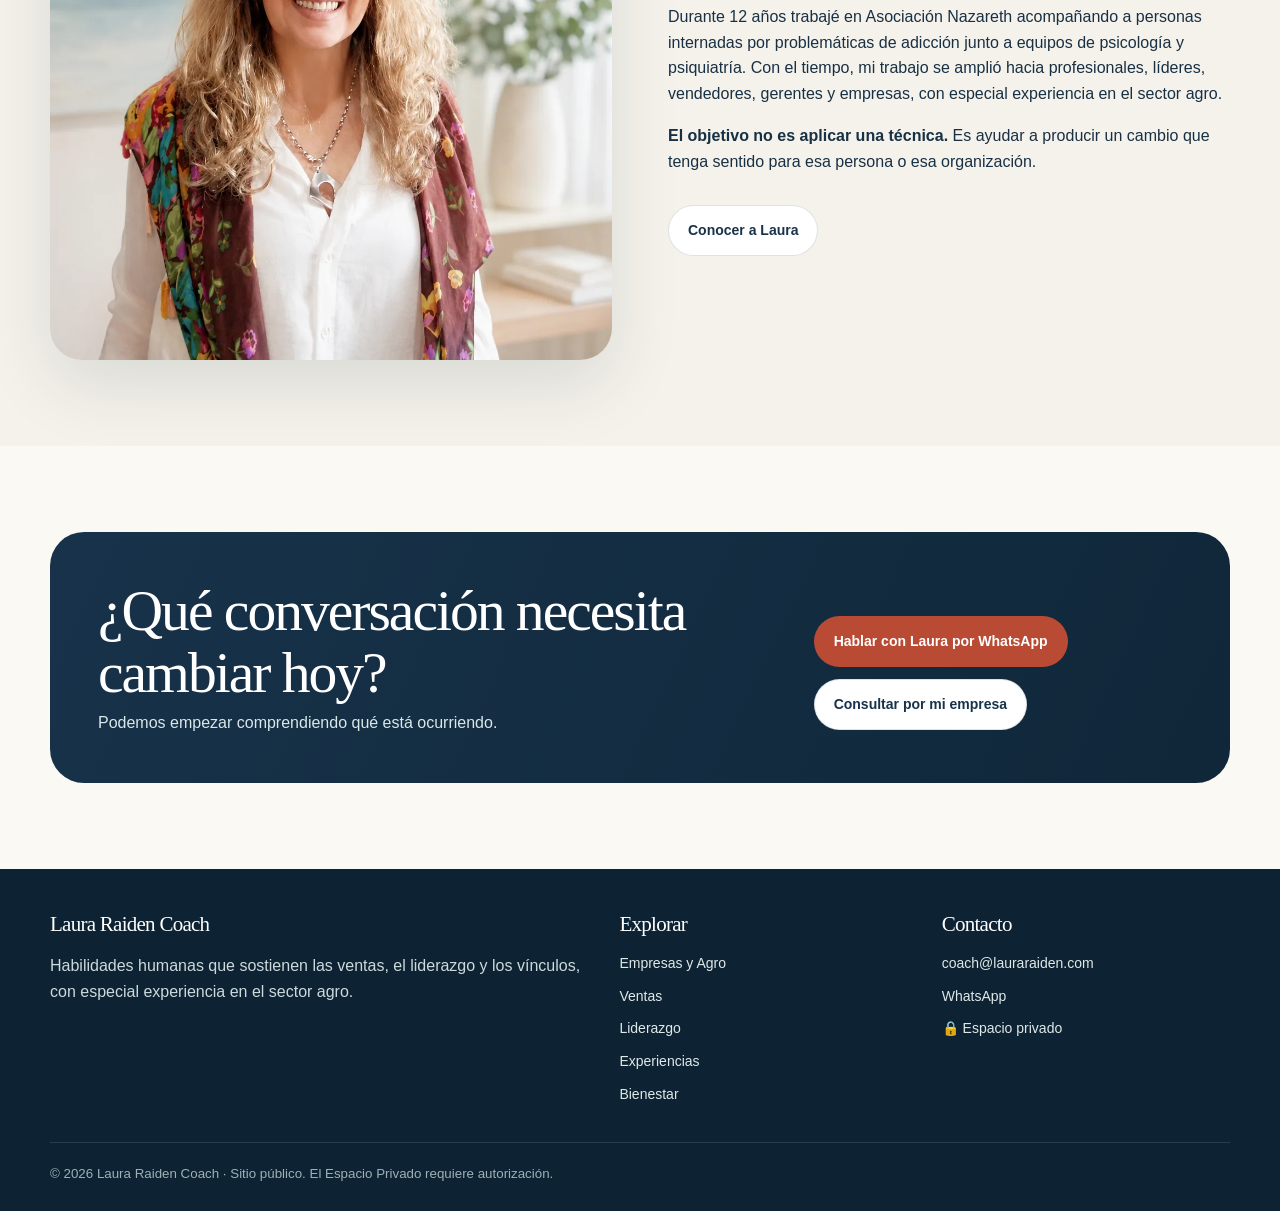
==== commit a70be7c5: "Add files via upload" ====
--- a/index.html
+++ b/index.html
@@ -3,12 +3,12 @@
 <head>
 <meta charset="utf-8">
 <meta name="viewport" content="width=device-width,initial-scale=1">
-<meta name="theme-color" content="#17324a">
+<meta name="theme-color" content="#223039">
 <title>Laura Raiden Coach | Liderazgo, Ventas y Agro</title>
 <meta name="description" content="Coaching y capacitación en liderazgo, ventas, comunicación y desarrollo de equipos, con especial experiencia en empresas y profesionales del agro.">
 <meta name="robots" content="noindex,nofollow">
 <link rel="canonical" href="https://www.lauraraiden.com/">
-<link rel="icon" href="assets/favicon.svg" type="image/svg+xml">
+<link rel="icon" href="assets/favicon.png" type="image/png">
 <link rel="stylesheet" href="assets/styles.css">
 <meta property="og:type" content="website">
 <meta property="og:locale" content="es_AR">
@@ -28,8 +28,7 @@
 <header class="site-header">
  <div class="wrap header-row">
   <a class="brand" href="index.html" aria-label="Laura Raiden Coach - Inicio">
-   <span class="mark"><span>LR</span></span>
-   <span><strong>Laura Raiden Coach</strong><small>Coaching · Liderazgo · Ventas</small></span>
+   <img class="brand-logo" src="assets/laura-raiden-logo-horizontal.png" width="1515" height="506" alt="Laura Raiden Coach · Coaching, Liderazgo y Bienestar">
   </a>
   <button class="menu-btn" type="button" aria-label="Abrir menú" aria-expanded="false">☰</button>
   <nav class="nav" aria-label="Navegación principal"><a href="index.html" aria-current="page">Inicio</a><a href="empresas-agro/index.html">Empresas y Agro</a><a href="ventas/index.html">Ventas</a><a href="liderazgo/index.html">Liderazgo</a><a href="experiencias/index.html">Experiencias</a><a href="sobre-laura/index.html">Sobre Laura</a><a href="bienestar/index.html">Bienestar</a><a href="contacto/index.html">Contacto</a><a class="private-link" href="https://sites.google.com/lauraraiden.com/laura-raiden-privado/inicio" target="_blank" rel="noopener">🔒 Espacio privado</a></nav>
--- a/assets/styles.css
+++ b/assets/styles.css
@@ -77,7 +77,7 @@
  .cards,.proof-grid{grid-template-columns:1fr}.service-grid{grid-template-columns:repeat(2,1fr)}.process{grid-template-columns:1fr 1fr}.footer-grid{grid-template-columns:1fr 1fr}
 }
 @media(max-width:620px){
- .wrap{width:min(100% - 26px,var(--max))}.header-row{height:74px}.brand{min-width:auto}.brand small{display:none}.brand strong{font-size:16px}.mark{width:42px;height:42px}
+ .wrap{width:min(100% - 26px,var(--max))}.header-row{height:74px}.brand{min-width:auto}.brand-logo{width:205px;max-height:66px}
  .hero{padding:48px 0 38px}.section{padding:64px 0}.section.tight{padding:48px 0}
  h1{font-size:47px}.lead{font-size:18px}.actions{flex-direction:column}.btn{width:100%}
  .hero-note{position:static;margin-top:12px;max-width:none}
@@ -114,3 +114,10 @@
 .result-point span{font-size:13px;color:#d8e4e6}
 @media(max-width:900px){.result-points{grid-template-columns:1fr 1fr}}
 @media(max-width:620px){.result-points{grid-template-columns:1fr}.manager-result{padding:22px}.manager-result blockquote{font-size:20px}}
+
+.brand{display:flex;align-items:center;min-width:260px}.brand-logo{display:block;width:260px;height:auto;max-height:76px;object-fit:contain;object-position:left center}
+
+@media(max-width:620px){
+ .brand{min-width:auto}
+ .brand-logo{width:205px;max-height:66px}
+}
